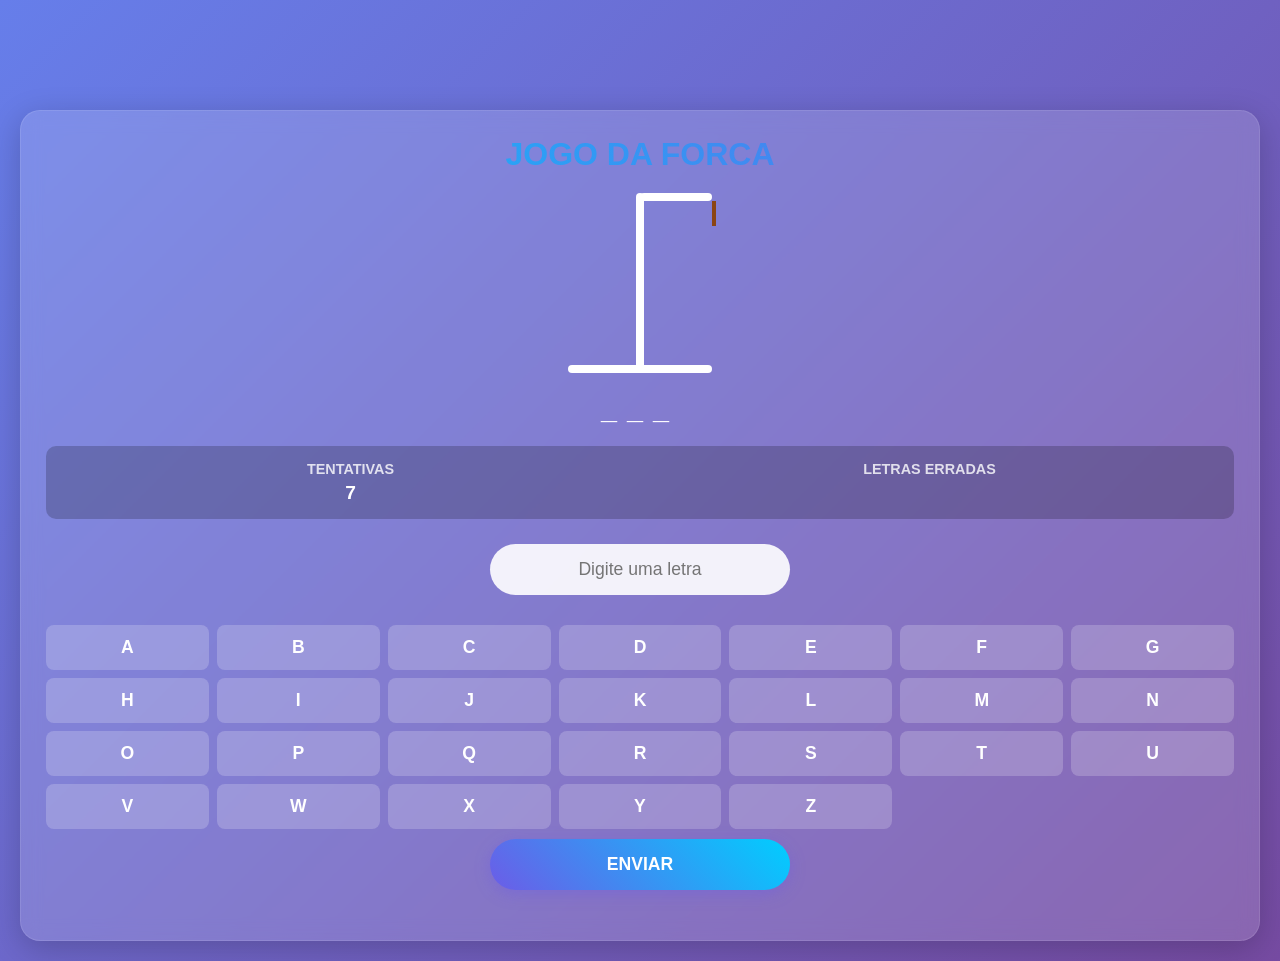
==== jogoForcaMobile.html @ be74493f "Create jogoForcaMobile.html" ====
<!DOCTYPE html>
<html lang="pt-br">
<head>
    <meta charset="UTF-8">
    <meta name="viewport" content="width=device-width, initial-scale=1.0, maximum-scale=1.0, user-scalable=no">
    <title>Forca Mobile</title>
    <style>
        :root {
            --primary: #6C5CE7;
            --secondary: #00CEFF;
            --danger: #FF7675;
            --dark: #2D3436;
            --light: #F5F6FA;
        }

        * {
            margin: 0;
            padding: 0;
            box-sizing: border-box;
            -webkit-tap-highlight-color: transparent;
        }

        body {
            font-family: -apple-system, BlinkMacSystemFont, 'Segoe UI', Roboto, Oxygen, Ubuntu, Cantarell, sans-serif;
            background: linear-gradient(135deg, #667eea, #764ba2);
            min-height: 100vh;
            display: flex;
            justify-content: center;
            align-items: flex-start;
            padding: 20px;
            color: white;
            overflow-x: hidden;
        }

        .container {
            background: rgba(255, 255, 255, 0.15);
            backdrop-filter: blur(10px);
            -webkit-backdrop-filter: blur(10px);
            border-radius: 20px;
            width: 100%;
            max-width: 100%;
            padding: 25px;
            text-align: center;
            box-shadow: 0 8px 32px rgba(0, 0, 0, 0.2);
            border: 1px solid rgba(255, 255, 255, 0.1);
            margin-top: 10vh;
        }

        h1 {
            font-size: 2rem;
            margin-bottom: 20px;
            font-weight: 800;
            background: linear-gradient(45deg, var(--secondary), var(--primary));
            -webkit-background-clip: text;
            background-clip: text;
            color: transparent;
        }

        .forca-container {
            width: 180px;
            height: 180px;
            margin: 0 auto 20px;
            position: relative;
        }

        /* Partes da forca (estilo simplificado) */
        .base { position: absolute; bottom: 0; left: 50%; transform: translateX(-50%); width: 80%; height: 8px; background: white; border-radius: 5px; }
        .pole { position: absolute; bottom: 0; left: 50%; transform: translateX(-50%); width: 8px; height: 100%; background: white; border-radius: 5px; }
        .top { position: absolute; top: 0; left: 50%; width: 40%; height: 8px; background: white; border-radius: 5px; }
        .rope { position: absolute; top: 8px; left: 90%; width: 4px; height: 25px; background: #8B4513; }
        .head, .body, .left-arm, .right-arm, .left-leg, .right-leg {
            position: absolute;
            background: var(--danger);
            display: none;
        }
        .head { top: 33px; left: 85%; transform: translateX(-50%); width: 25px; height: 25px; border-radius: 50%; border: 4px solid var(--danger); background: transparent; }
        .body { top: 58px; left: 85%; transform: translateX(-50%); width: 4px; height: 40px; }
        .left-arm { top: 65px; left: 72%; width: 25px; height: 4px; transform: rotate(30deg); }
        .right-arm { top: 65px; left: 85%; width: 25px; height: 4px; transform: rotate(-30deg); }
        .left-leg { top: 98px; left: 72%; width: 25px; height: 4px; transform: rotate(-30deg); }
        .right-leg { top: 98px; left: 85%; width: 25px; height: 4px; transform: rotate(30deg); }

        .palavra {
            font-size: 1.8rem;
            letter-spacing: 10px;
            margin: 20px 0;
            font-weight: 700;
            word-break: break-all;
            padding: 0 10px;
        }

        .info-container {
            display: flex;
            justify-content: space-between;
            margin: 20px 0;
            background: rgba(0, 0, 0, 0.2);
            padding: 15px;
            border-radius: 10px;
        }

        .info-box {
            flex: 1;
        }

        .info-box h3 {
            font-size: 0.9rem;
            color: rgba(255, 255, 255, 0.8);
            margin-bottom: 5px;
        }

        .info-box p {
            font-size: 1.2rem;
            font-weight: 600;
        }

        #letras-erradas {
            color: var(--warning, #FFEAA7);
            word-break: break-word;
        }

        .input-group {
            margin: 25px 0;
        }

        #palpite-input {
            width: 100%;
            max-width: 300px;
            padding: 15px;
            border: none;
            border-radius: 50px;
            font-size: 1.1rem;
            text-align: center;
            background: rgba(255, 255, 255, 0.9);
            margin-bottom: 15px;
        }

        .teclado-virtual {
            display: grid;
            grid-template-columns: repeat(7, 1fr);
            gap: 8px;
            margin-top: 15px;
        }

        .tecla {
            background: rgba(255, 255, 255, 0.2);
            border: none;
            border-radius: 8px;
            padding: 12px 0;
            font-size: 1.1rem;
            color: white;
            font-weight: 600;
            cursor: pointer;
            transition: all 0.2s;
        }

        .tecla:active {
            transform: scale(0.95);
            background: rgba(255, 255, 255, 0.4);
        }

        .btn-enviar {
            background: linear-gradient(45deg, var(--primary), var(--secondary));
            color: white;
            border: none;
            padding: 15px;
            border-radius: 50px;
            font-size: 1.1rem;
            font-weight: 600;
            width: 100%;
            max-width: 300px;
            margin: 10px auto 0;
            cursor: pointer;
            box-shadow: 0 4px 15px rgba(108, 92, 231, 0.4);
        }

        @media (max-width: 480px) {
            .container {
                padding: 20px 15px;
                margin-top: 5vh;
            }
            
            .teclado-virtual {
                grid-template-columns: repeat(5, 1fr);
            }
            
            .palavra {
                font-size: 1.5rem;
                letter-spacing: 6px;
            }
            
            .forca-container {
                width: 150px;
                height: 150px;
            }
        }
    </style>
</head>
<body>
    <div class="container">
        <h1>JOGO DA FORCA</h1>
        
        <div class="forca-container">
            <div class="base"></div>
            <div class="pole"></div>
            <div class="top"></div>
            <div class="rope"></div>
            <div class="head"></div>
            <div class="body"></div>
            <div class="left-arm"></div>
            <div class="right-arm"></div>
            <div class="left-leg"></div>
            <div class="right-leg"></div>
        </div>
        
        <div class="palavra" id="palavra-censurada"></div>
        
        <div class="info-container">
            <div class="info-box">
                <h3>TENTATIVAS</h3>
                <p id="tentativas"></p>
            </div>
            <div class="info-box">
                <h3>LETRAS ERRADAS</h3>
                <p id="letras-erradas"></p>
            </div>
        </div>
        
        <div class="input-group">
            <input type="text" id="palpite-input" placeholder="Digite uma letra" maxlength="1" inputmode="text">
            
            <div class="teclado-virtual" id="teclado-virtual">
                <!-- Teclas serão geradas pelo JavaScript -->
            </div>
            
            <button class="btn-enviar" onclick="processarPalpite()">ENVIAR</button>
        </div>
    </div>

    <script>
        // Configuração do jogo
        const palavras = ['GATO', 'CASA', 'FLOR', 'BOLA', 'RIO', 'SOL', 'LUA', 'MAR', 'PÃO', 'OVO', 
                         'AVE', 'PATO', 'PEIXE', 'RATO', 'URSO', 'LOBO', 'COBRA', 'LEÃO', 'TIGRE'];
        
        const palavra = palavras[Math.floor(Math.random() * palavras.length)];
        let palavraCensurada = '';
        let letrasErradas = [];
        let tentativas = 7;
        let jogoAcabou = false;

        // Elementos da forca
        const partesForca = [
            document.querySelector('.head'),
            document.querySelector('.body'),
            document.querySelector('.left-arm'),
            document.querySelector('.right-arm'),
            document.querySelector('.left-leg'),
            document.querySelector('.right-leg')
        ];

        // Inicializa palavra censurada
        for (let i = 0; i < palavra.length; i++) {
            palavraCensurada += '_';
        }

        // Cria teclado virtual
        const tecladoVirtual = document.getElementById('teclado-virtual');
        const letras = 'ABCDEFGHIJKLMNOPQRSTUVWXYZ'.split('');
        
        letras.forEach(letra => {
            const tecla = document.createElement('button');
            tecla.className = 'tecla';
            tecla.textContent = letra;
            tecla.onclick = () => {
                if (!jogoAcabou) {
                    document.getElementById('palpite-input').value = letra;
                    processarPalpite();
                }
            };
            tecladoVirtual.appendChild(tecla);
        });

        // Atualiza a forca
        function atualizarForca() {
            const erros = letrasErradas.length;
            partesForca.forEach((parte, index) => {
                parte.style.display = index < erros ? 'block' : 'none';
            });
        }

        // Atualiza a interface
        function atualizarInterface() {
            document.getElementById('palavra-censurada').textContent = palavraCensurada;
            document.getElementById('letras-erradas').textContent = letrasErradas.join(' ');
            document.getElementById('tentativas').textContent = tentativas;
            atualizarForca();
            
            // Desativa teclas já usadas
            document.querySelectorAll('.tecla').forEach(tecla => {
                const letra = tecla.textContent;
                tecla.disabled = letrasErradas.includes(letra) || palavraCensurada.includes(letra);
                tecla.style.opacity = tecla.disabled ? '0.5' : '1';
            });
        }

        // Processa o palpite
        function processarPalpite() {
            if (jogoAcabou) return;
            
            const palpiteInput = document.getElementById('palpite-input');
            let palpite = palpiteInput.value.toUpperCase().trim();
            palpiteInput.value = '';
            
            // Se não tiver palpite do input, pega do botão clicado
            if (!palpite && window.event) {
                palpite = window.event.target.textContent;
            }
            
            if (!palpite || palpite.length !== 1) return;

            if (palavra.includes(palpite)) {
                // Letra correta
                let novaPalavra = '';
                for (let i = 0; i < palavra.length; i++) {
                    novaPalavra += (palavra[i] === palpite || palavraCensurada[i] !== '_') ? palavra[i] : '_';
                }
                palavraCensurada = novaPalavra;
            } else {
                // Letra errada
                if (!letrasErradas.includes(palpite)) {
                    letrasErradas.push(palpite);
                    tentativas--;
                }
            }

            // Verifica vitória/derrota
            if (palavraCensurada === palavra) {
                jogoAcabou = true;
                setTimeout(() => alert('🎉 PARABÉNS! VOCÊ GANHOU!'), 300);
            } else if (tentativas <= 0) {
                jogoAcabou = true;
                setTimeout(() => alert(`FIM DE JOGO! A PALAVRA ERA: ${palavra}`), 300);
            }

            atualizarInterface();
        }

        // Permite usar Enter
        document.getElementById('palpite-input').addEventListener('keypress', function(e) {
            if (e.key === 'Enter') processarPalpite();
        });

        // Inicializa o jogo
        atualizarInterface();
    </script>
</body>
</html>
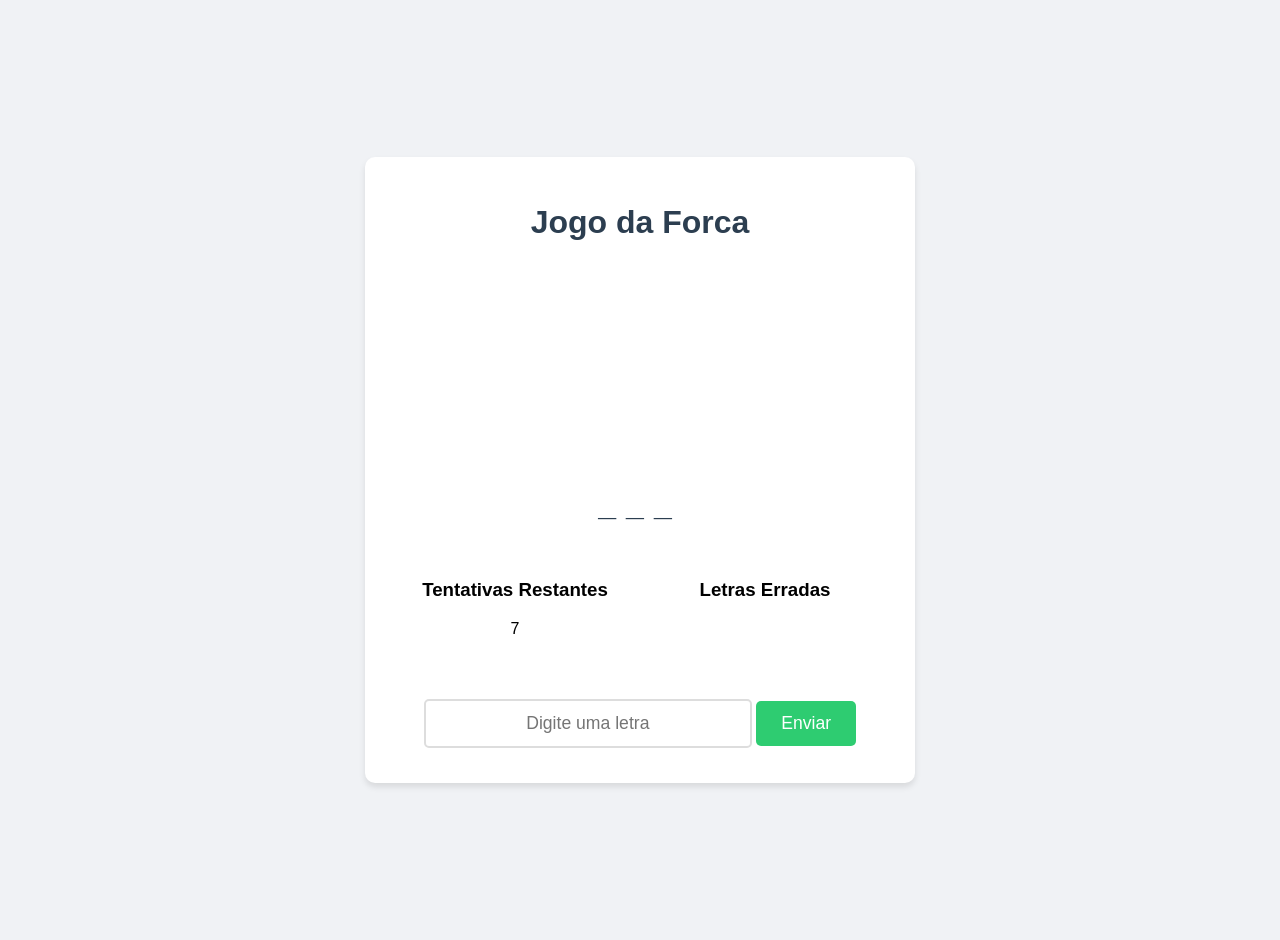
==== commit 28a1d39d: "Update jogoForcaMobile.html" ====
--- a/jogoForcaMobile.html
+++ b/jogoForcaMobile.html
@@ -2,252 +2,157 @@
 <html lang="pt-br">
 <head>
     <meta charset="UTF-8">
-    <meta name="viewport" content="width=device-width, initial-scale=1.0, maximum-scale=1.0, user-scalable=no">
-    <title>Forca Mobile</title>
+    <meta name="viewport" content="width=device-width, initial-scale=1.0">
+    <title>Jogo da Forca</title>
     <style>
-        :root {
-            --primary: #6C5CE7;
-            --secondary: #00CEFF;
-            --danger: #FF7675;
-            --dark: #2D3436;
-            --light: #F5F6FA;
-        }
-
-        * {
-            margin: 0;
-            padding: 0;
-            box-sizing: border-box;
-            -webkit-tap-highlight-color: transparent;
-        }
-
         body {
-            font-family: -apple-system, BlinkMacSystemFont, 'Segoe UI', Roboto, Oxygen, Ubuntu, Cantarell, sans-serif;
-            background: linear-gradient(135deg, #667eea, #764ba2);
-            min-height: 100vh;
+            font-family: Arial, sans-serif;
+            background: #f0f2f5;
             display: flex;
             justify-content: center;
-            align-items: flex-start;
+            align-items: center;
+            min-height: 100vh;
+            margin: 0;
             padding: 20px;
-            color: white;
-            overflow-x: hidden;
-        }
-
+        }
+        
         .container {
-            background: rgba(255, 255, 255, 0.15);
-            backdrop-filter: blur(10px);
-            -webkit-backdrop-filter: blur(10px);
-            border-radius: 20px;
+            background: white;
+            border-radius: 10px;
+            box-shadow: 0 4px 6px rgba(0, 0, 0, 0.1);
             width: 100%;
-            max-width: 100%;
+            max-width: 500px;
             padding: 25px;
             text-align: center;
-            box-shadow: 0 8px 32px rgba(0, 0, 0, 0.2);
-            border: 1px solid rgba(255, 255, 255, 0.1);
-            margin-top: 10vh;
-        }
-
+        }
+        
         h1 {
+            color: #2c3e50;
+            margin-bottom: 20px;
+        }
+        
+        .forca {
+            margin: 20px auto;
+            width: 200px;
+            height: 200px;
+            position: relative;
+        }
+        
+        .palavra {
             font-size: 2rem;
-            margin-bottom: 20px;
-            font-weight: 800;
-            background: linear-gradient(45deg, var(--secondary), var(--primary));
-            -webkit-background-clip: text;
-            background-clip: text;
-            color: transparent;
-        }
-
-        .forca-container {
-            width: 180px;
-            height: 180px;
-            margin: 0 auto 20px;
-            position: relative;
-        }
-
-        /* Partes da forca (estilo simplificado) */
-        .base { position: absolute; bottom: 0; left: 50%; transform: translateX(-50%); width: 80%; height: 8px; background: white; border-radius: 5px; }
-        .pole { position: absolute; bottom: 0; left: 50%; transform: translateX(-50%); width: 8px; height: 100%; background: white; border-radius: 5px; }
-        .top { position: absolute; top: 0; left: 50%; width: 40%; height: 8px; background: white; border-radius: 5px; }
-        .rope { position: absolute; top: 8px; left: 90%; width: 4px; height: 25px; background: #8B4513; }
-        .head, .body, .left-arm, .right-arm, .left-leg, .right-leg {
-            position: absolute;
-            background: var(--danger);
-            display: none;
-        }
-        .head { top: 33px; left: 85%; transform: translateX(-50%); width: 25px; height: 25px; border-radius: 50%; border: 4px solid var(--danger); background: transparent; }
-        .body { top: 58px; left: 85%; transform: translateX(-50%); width: 4px; height: 40px; }
-        .left-arm { top: 65px; left: 72%; width: 25px; height: 4px; transform: rotate(30deg); }
-        .right-arm { top: 65px; left: 85%; width: 25px; height: 4px; transform: rotate(-30deg); }
-        .left-leg { top: 98px; left: 72%; width: 25px; height: 4px; transform: rotate(-30deg); }
-        .right-leg { top: 98px; left: 85%; width: 25px; height: 4px; transform: rotate(30deg); }
-
-        .palavra {
-            font-size: 1.8rem;
             letter-spacing: 10px;
-            margin: 20px 0;
-            font-weight: 700;
-            word-break: break-all;
-            padding: 0 10px;
-        }
-
-        .info-container {
+            margin: 25px 0;
+            font-weight: bold;
+            color: #2c3e50;
+            min-height: 50px;
+        }
+        
+        .info {
             display: flex;
             justify-content: space-between;
-            margin: 20px 0;
-            background: rgba(0, 0, 0, 0.2);
-            padding: 15px;
-            border-radius: 10px;
-        }
-
+            margin: 25px 0;
+        }
+        
         .info-box {
             flex: 1;
         }
-
-        .info-box h3 {
-            font-size: 0.9rem;
-            color: rgba(255, 255, 255, 0.8);
-            margin-bottom: 5px;
-        }
-
-        .info-box p {
-            font-size: 1.2rem;
-            font-weight: 600;
-        }
-
-        #letras-erradas {
-            color: var(--warning, #FFEAA7);
-            word-break: break-word;
-        }
-
-        .input-group {
-            margin: 25px 0;
-        }
-
-        #palpite-input {
-            width: 100%;
+        
+        .letras-erradas {
+            color: #e74c3c;
+            font-weight: bold;
+            min-height: 25px;
+        }
+        
+        input {
+            padding: 12px;
+            font-size: 1.1rem;
+            width: 80%;
             max-width: 300px;
-            padding: 15px;
-            border: none;
-            border-radius: 50px;
-            font-size: 1.1rem;
+            margin: 10px 0;
+            border: 2px solid #ddd;
+            border-radius: 5px;
             text-align: center;
-            background: rgba(255, 255, 255, 0.9);
-            margin-bottom: 15px;
-        }
-
-        .teclado-virtual {
-            display: grid;
-            grid-template-columns: repeat(7, 1fr);
-            gap: 8px;
-            margin-top: 15px;
-        }
-
-        .tecla {
-            background: rgba(255, 255, 255, 0.2);
-            border: none;
-            border-radius: 8px;
-            padding: 12px 0;
-            font-size: 1.1rem;
-            color: white;
-            font-weight: 600;
-            cursor: pointer;
-            transition: all 0.2s;
-        }
-
-        .tecla:active {
-            transform: scale(0.95);
-            background: rgba(255, 255, 255, 0.4);
-        }
-
-        .btn-enviar {
-            background: linear-gradient(45deg, var(--primary), var(--secondary));
+        }
+        
+        button {
+            background: #2ecc71;
             color: white;
             border: none;
-            padding: 15px;
-            border-radius: 50px;
+            padding: 12px 25px;
             font-size: 1.1rem;
-            font-weight: 600;
-            width: 100%;
-            max-width: 300px;
-            margin: 10px auto 0;
+            border-radius: 5px;
             cursor: pointer;
-            box-shadow: 0 4px 15px rgba(108, 92, 231, 0.4);
-        }
-
-        @media (max-width: 480px) {
-            .container {
-                padding: 20px 15px;
-                margin-top: 5vh;
-            }
-            
-            .teclado-virtual {
-                grid-template-columns: repeat(5, 1fr);
-            }
-            
-            .palavra {
-                font-size: 1.5rem;
-                letter-spacing: 6px;
-            }
-            
-            .forca-container {
-                width: 150px;
-                height: 150px;
-            }
-        }
+            margin-top: 15px;
+            transition: background 0.3s;
+        }
+        
+        button:hover {
+            background: #27ae60;
+        }
+        
+        /* Partes da forca */
+        .base, .pole, .top, .rope, .head, .body, .arm, .leg {
+            position: absolute;
+            background: #2c3e50;
+            display: none;
+        }
+        
+        .base { bottom: 0; left: 50%; transform: translateX(-50%); width: 80%; height: 10px; }
+        .pole { bottom: 0; left: 50%; transform: translateX(-50%); width: 10px; height: 100%; }
+        .top { top: 0; left: 50%; width: 40%; height: 10px; }
+        .rope { top: 10px; left: 90%; width: 5px; height: 30px; background: #8B4513; }
+        .head { top: 40px; left: 85%; transform: translateX(-50%); width: 30px; height: 30px; border-radius: 50%; border: 5px solid #e74c3c; background: transparent; }
+        .body { top: 70px; left: 85%; transform: translateX(-50%); width: 5px; height: 50px; background: #e74c3c; }
+        .left-arm { top: 80px; left: 72%; width: 30px; height: 5px; transform: rotate(30deg); background: #e74c3c; }
+        .right-arm { top: 80px; left: 85%; width: 30px; height: 5px; transform: rotate(-30deg); background: #e74c3c; }
+        .left-leg { top: 120px; left: 72%; width: 30px; height: 5px; transform: rotate(-30deg); background: #e74c3c; }
+        .right-leg { top: 120px; left: 85%; width: 30px; height: 5px; transform: rotate(30deg); background: #e74c3c; }
     </style>
 </head>
 <body>
     <div class="container">
-        <h1>JOGO DA FORCA</h1>
-        
-        <div class="forca-container">
+        <h1>Jogo da Forca</h1>
+        
+        <div class="forca">
             <div class="base"></div>
             <div class="pole"></div>
             <div class="top"></div>
             <div class="rope"></div>
             <div class="head"></div>
             <div class="body"></div>
-            <div class="left-arm"></div>
-            <div class="right-arm"></div>
-            <div class="left-leg"></div>
-            <div class="right-leg"></div>
+            <div class="left-arm arm"></div>
+            <div class="right-arm arm"></div>
+            <div class="left-leg leg"></div>
+            <div class="right-leg leg"></div>
         </div>
         
         <div class="palavra" id="palavra-censurada"></div>
         
-        <div class="info-container">
+        <div class="info">
             <div class="info-box">
-                <h3>TENTATIVAS</h3>
+                <h3>Tentativas Restantes</h3>
                 <p id="tentativas"></p>
             </div>
             <div class="info-box">
-                <h3>LETRAS ERRADAS</h3>
-                <p id="letras-erradas"></p>
+                <h3>Letras Erradas</h3>
+                <p class="letras-erradas" id="letras-erradas"></p>
             </div>
         </div>
         
-        <div class="input-group">
-            <input type="text" id="palpite-input" placeholder="Digite uma letra" maxlength="1" inputmode="text">
-            
-            <div class="teclado-virtual" id="teclado-virtual">
-                <!-- Teclas serão geradas pelo JavaScript -->
-            </div>
-            
-            <button class="btn-enviar" onclick="processarPalpite()">ENVIAR</button>
-        </div>
+        <input type="text" id="palpite" placeholder="Digite uma letra" maxlength="1">
+        <button onclick="jogar()">Enviar</button>
     </div>
 
     <script>
         // Configuração do jogo
-        const palavras = ['GATO', 'CASA', 'FLOR', 'BOLA', 'RIO', 'SOL', 'LUA', 'MAR', 'PÃO', 'OVO', 
-                         'AVE', 'PATO', 'PEIXE', 'RATO', 'URSO', 'LOBO', 'COBRA', 'LEÃO', 'TIGRE'];
-        
+        const palavras = ['GATO', 'CASA', 'FLOR', 'BOLA', 'RIO', 'SOL', 'LUA', 'MAR', 'PÃO', 'OVO'];
         const palavra = palavras[Math.floor(Math.random() * palavras.length)];
         let palavraCensurada = '';
         let letrasErradas = [];
         let tentativas = 7;
         let jogoAcabou = false;
 
-        // Elementos da forca
+        // Partes da forca
         const partesForca = [
             document.querySelector('.head'),
             document.querySelector('.body'),
@@ -262,23 +167,6 @@
             palavraCensurada += '_';
         }
 
-        // Cria teclado virtual
-        const tecladoVirtual = document.getElementById('teclado-virtual');
-        const letras = 'ABCDEFGHIJKLMNOPQRSTUVWXYZ'.split('');
-        
-        letras.forEach(letra => {
-            const tecla = document.createElement('button');
-            tecla.className = 'tecla';
-            tecla.textContent = letra;
-            tecla.onclick = () => {
-                if (!jogoAcabou) {
-                    document.getElementById('palpite-input').value = letra;
-                    processarPalpite();
-                }
-            };
-            tecladoVirtual.appendChild(tecla);
-        });
-
         // Atualiza a forca
         function atualizarForca() {
             const erros = letrasErradas.length;
@@ -293,27 +181,15 @@
             document.getElementById('letras-erradas').textContent = letrasErradas.join(' ');
             document.getElementById('tentativas').textContent = tentativas;
             atualizarForca();
-            
-            // Desativa teclas já usadas
-            document.querySelectorAll('.tecla').forEach(tecla => {
-                const letra = tecla.textContent;
-                tecla.disabled = letrasErradas.includes(letra) || palavraCensurada.includes(letra);
-                tecla.style.opacity = tecla.disabled ? '0.5' : '1';
-            });
         }
 
         // Processa o palpite
-        function processarPalpite() {
+        function jogar() {
             if (jogoAcabou) return;
             
-            const palpiteInput = document.getElementById('palpite-input');
-            let palpite = palpiteInput.value.toUpperCase().trim();
+            const palpiteInput = document.getElementById('palpite');
+            const palpite = palpiteInput.value.toUpperCase();
             palpiteInput.value = '';
-            
-            // Se não tiver palpite do input, pega do botão clicado
-            if (!palpite && window.event) {
-                palpite = window.event.target.textContent;
-            }
             
             if (!palpite || palpite.length !== 1) return;
 
@@ -335,18 +211,18 @@
             // Verifica vitória/derrota
             if (palavraCensurada === palavra) {
                 jogoAcabou = true;
-                setTimeout(() => alert('🎉 PARABÉNS! VOCÊ GANHOU!'), 300);
+                setTimeout(() => alert('Parabéns! Você acertou!'), 100);
             } else if (tentativas <= 0) {
                 jogoAcabou = true;
-                setTimeout(() => alert(`FIM DE JOGO! A PALAVRA ERA: ${palavra}`), 300);
+                setTimeout(() => alert(`Game Over! A palavra era: ${palavra}`), 100);
             }
 
             atualizarInterface();
         }
 
         // Permite usar Enter
-        document.getElementById('palpite-input').addEventListener('keypress', function(e) {
-            if (e.key === 'Enter') processarPalpite();
+        document.getElementById('palpite').addEventListener('keypress', function(e) {
+            if (e.key === 'Enter') jogar();
         });
 
         // Inicializa o jogo
